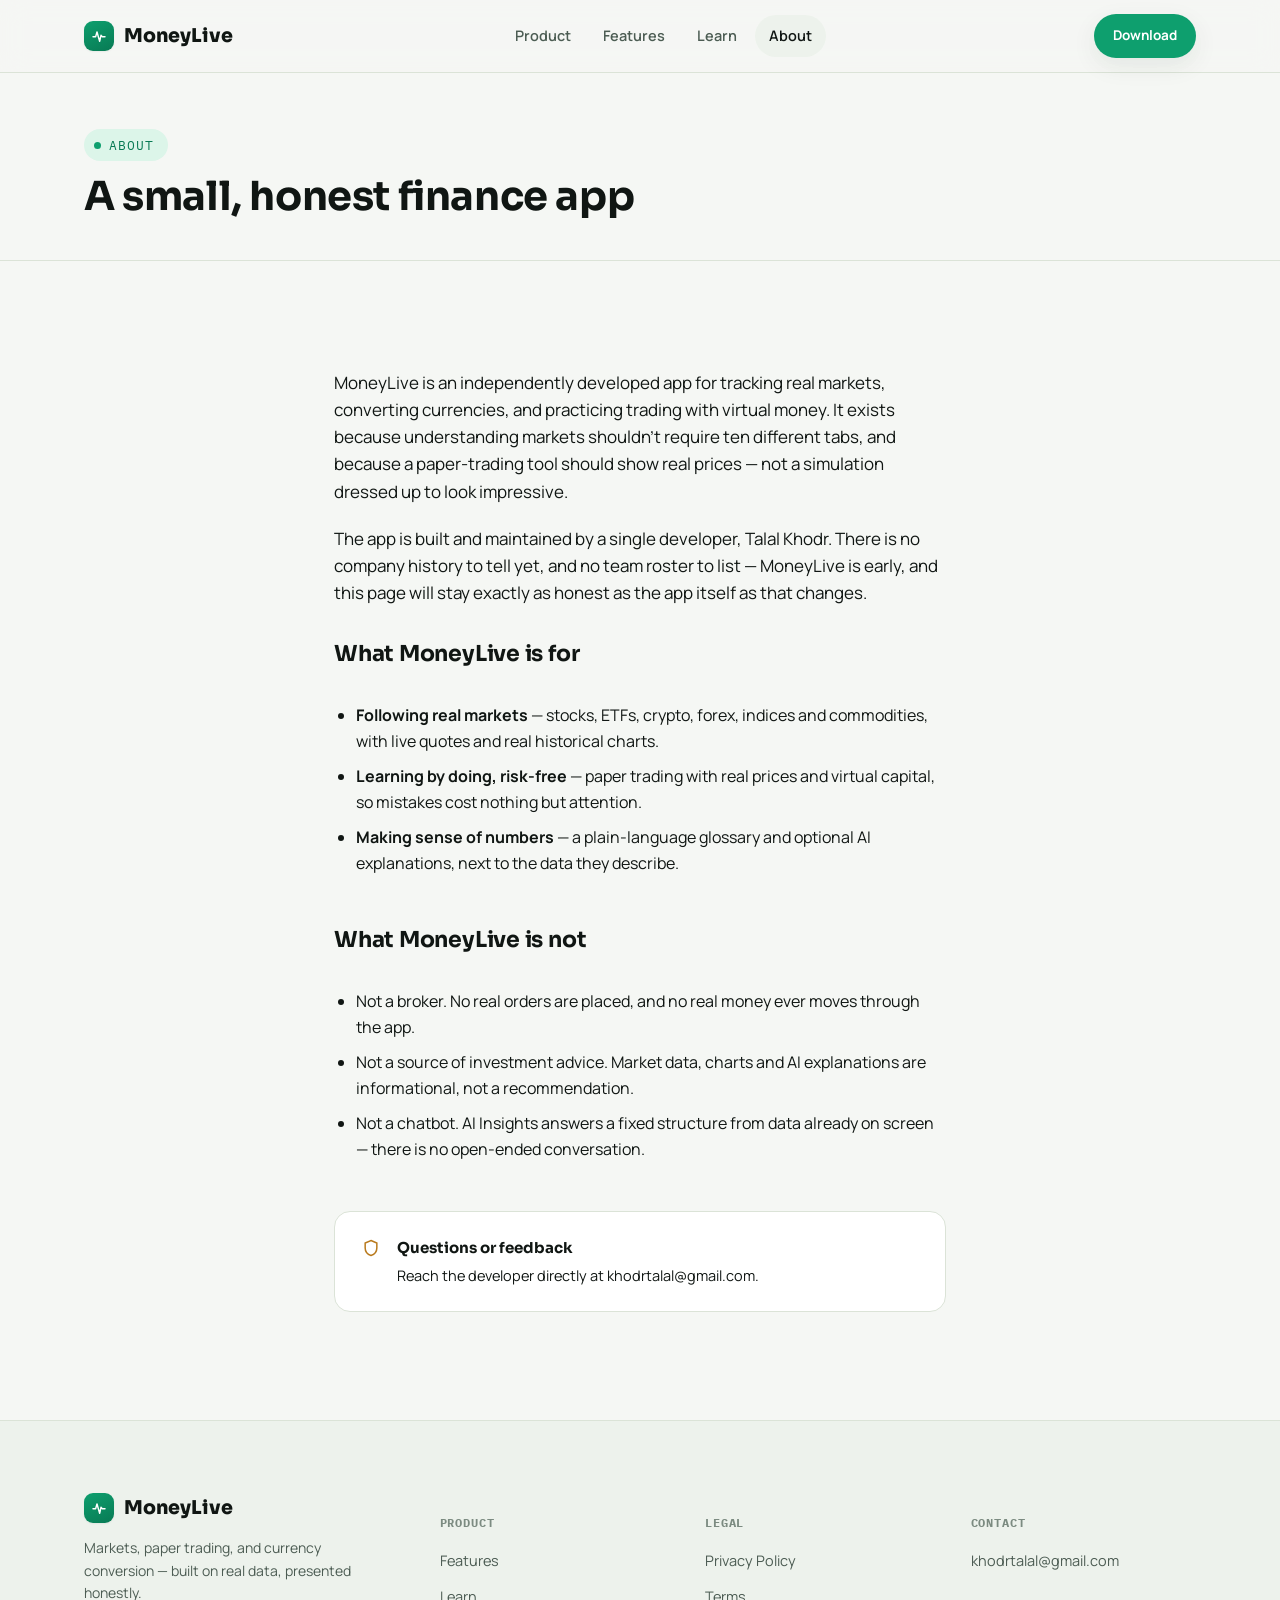
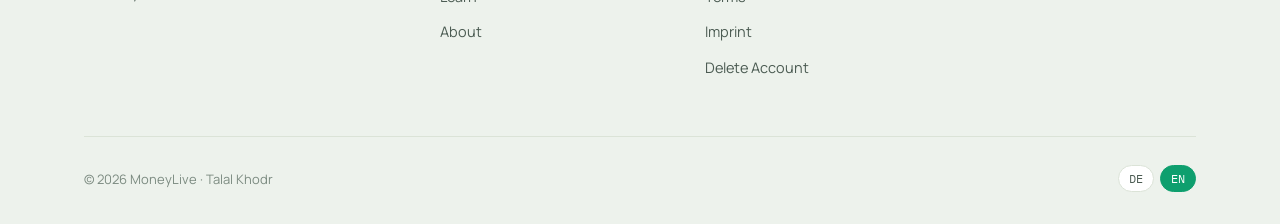
==== about/index.html @ 72aeb373 "Complete MoneyLive product and legal website - Full product landing page (Hero, Markets, Portfolio, " ====
<!DOCTYPE html>
<html lang="en">
<head>
<meta charset="UTF-8">
<meta name="viewport" content="width=device-width, initial-scale=1">
<title>About MoneyLive</title>
<meta name="description" content="What MoneyLive is, what it's for, and what it deliberately isn't.">
<link rel="canonical" href="https://moneylive-legal.pages.dev/about/">
<meta name="theme-color" content="#0e9f6e">
<link rel="icon" type="image/svg+xml" href="data:image/svg+xml,%3Csvg xmlns='http://www.w3.org/2000/svg' viewBox='0 0 32 32'%3E%3Crect width='32' height='32' rx='8' fill='%230e9f6e'/%3E%3Cpath d='M6 18h4l3-9 5 16 3-11 2 4h5' stroke='white' stroke-width='2.4' fill='none' stroke-linecap='round' stroke-linejoin='round'/%3E%3C/svg%3E">
<link rel="stylesheet" href="/assets/css/style.css">
<script>(function(){try{var s=localStorage.getItem('ml-lang');var l=s||(navigator.language||'en').slice(0,2);document.documentElement.lang=(l==='de')?'de':'en';}catch(e){}})();</script>
</head>
<body>
<a class="skip-link" href="#main"><span data-lang="en">Skip to content</span><span data-lang="de">Zum Inhalt springen</span></a>

<nav class="site-nav" aria-label="Main">
  <div class="wrap">
    <a class="brand" href="/">
      <span class="brand-mark"><svg viewBox="0 0 24 24" width="16" height="16" fill="none" stroke="white" stroke-width="2.2" stroke-linecap="round" stroke-linejoin="round"><path d="M3 13h4l2-7 4 14 2-9 2 2h4"/></svg></span>
      MoneyLive
    </a>
    <button class="nav-toggle" aria-label="Toggle menu" aria-expanded="false"><span></span></button>
    <div class="nav-links">
      <a href="/#product"><span data-lang="en">Product</span><span data-lang="de">Produkt</span></a>
      <a href="/features/"><span data-lang="en">Features</span><span data-lang="de">Funktionen</span></a>
      <a href="/#learning"><span data-lang="en">Learn</span><span data-lang="de">Lernen</span></a>
      <a href="/about/" class="active"><span data-lang="en">About</span><span data-lang="de">Über uns</span></a>
    </div>
    <div class="nav-right">
      <a class="btn btn-primary btn-sm" href="/#download"><span data-lang="en">Download</span><span data-lang="de">Herunterladen</span></a>
    </div>
  </div>
</nav>

<main id="main">
  <header class="legal-hero">
    <div class="wrap">
      <div class="eyebrow"><span class="dot"></span><span data-lang="en">About</span><span data-lang="de">Über uns</span></div>
      <h1><span data-lang="en">A small, honest finance app</span><span data-lang="de">Eine kleine, ehrliche Finanz-App</span></h1>
    </div>
  </header>

  <section>
    <div class="wrap" style="max-width:var(--measure);">
      <div class="reveal" style="display:grid;gap:20px;">
        <p style="color:var(--text);font-size:17px;">
          <span data-lang="en">MoneyLive is an independently developed app for tracking real markets, converting currencies, and practicing trading with virtual money. It exists because understanding markets shouldn't require ten different tabs, and because a paper-trading tool should show real prices — not a simulation dressed up to look impressive.</span>
          <span data-lang="de">MoneyLive ist eine unabhängig entwickelte App zum Verfolgen echter Märkte, zum Umrechnen von Währungen und zum Üben von Trading mit virtuellem Geld. Sie existiert, weil das Verständnis von Märkten nicht zehn verschiedene Tabs erfordern sollte — und weil ein Paper-Trading-Tool echte Kurse zeigen sollte, statt einer aufgehübschten Simulation.</span>
        </p>
        <p style="color:var(--text);font-size:17px;">
          <span data-lang="en">The app is built and maintained by a single developer, Talal Khodr. There is no company history to tell yet, and no team roster to list — MoneyLive is early, and this page will stay exactly as honest as the app itself as that changes.</span>
          <span data-lang="de">Die App wird von einem einzelnen Entwickler, Talal Khodr, gebaut und gepflegt. Es gibt noch keine Unternehmensgeschichte zu erzählen und kein Team aufzulisten — MoneyLive steht noch am Anfang, und diese Seite bleibt genauso ehrlich wie die App selbst, sollte sich das ändern.</span>
        </p>

        <h2 style="font-size:22px;margin-top:16px;"><span data-lang="en">What MoneyLive is for</span><span data-lang="de">Wofür MoneyLive gedacht ist</span></h2>
        <ul style="color:var(--text);font-size:16px;padding-left:22px;display:grid;gap:10px;">
          <li><span data-lang="en"><strong>Following real markets</strong> — stocks, ETFs, crypto, forex, indices and commodities, with live quotes and real historical charts.</span><span data-lang="de"><strong>Echte Märkte verfolgen</strong> — Aktien, ETFs, Krypto, Devisen, Indizes und Rohstoffe, mit Live-Kursen und echten historischen Charts.</span></li>
          <li><span data-lang="en"><strong>Learning by doing, risk-free</strong> — paper trading with real prices and virtual capital, so mistakes cost nothing but attention.</span><span data-lang="de"><strong>Lernen durch Tun, ohne Risiko</strong> — Paper Trading mit echten Kursen und virtuellem Kapital, sodass Fehler nichts außer Aufmerksamkeit kosten.</span></li>
          <li><span data-lang="en"><strong>Making sense of numbers</strong> — a plain-language glossary and optional AI explanations, next to the data they describe.</span><span data-lang="de"><strong>Zahlen verständlich machen</strong> — ein einfach erklärtes Glossar und optionale KI-Erklärungen, direkt neben den Daten, die sie beschreiben.</span></li>
        </ul>

        <h2 style="font-size:22px;margin-top:16px;"><span data-lang="en">What MoneyLive is not</span><span data-lang="de">Was MoneyLive nicht ist</span></h2>
        <ul style="color:var(--text);font-size:16px;padding-left:22px;display:grid;gap:10px;">
          <li><span data-lang="en">Not a broker. No real orders are placed, and no real money ever moves through the app.</span><span data-lang="de">Kein Broker. Es werden keine echten Orders platziert, und es fließt niemals echtes Geld durch die App.</span></li>
          <li><span data-lang="en">Not a source of investment advice. Market data, charts and AI explanations are informational, not a recommendation.</span><span data-lang="de">Keine Anlageberatung. Marktdaten, Charts und KI-Erklärungen sind informativ, keine Empfehlung.</span></li>
          <li><span data-lang="en">Not a chatbot. AI Insights answers a fixed structure from data already on screen — there is no open-ended conversation.</span><span data-lang="de">Kein Chatbot. Die KI-Einschätzung beantwortet eine feste Struktur aus bereits angezeigten Daten — es gibt kein offenes Gespräch.</span></li>
        </ul>

        <div class="callout" style="margin-top:12px;">
          <svg viewBox="0 0 24 24" width="20" height="20" fill="none" stroke="currentColor" stroke-width="1.8"><path d="M12 3l7 3v6c0 5-3.4 7.8-7 9-3.6-1.2-7-4-7-9V6l7-3Z"/></svg>
          <p>
            <strong data-lang="en">Questions or feedback</strong><strong data-lang="de">Fragen oder Feedback</strong>
            <span data-lang="en">Reach the developer directly at <a class="inline-link" href="mailto:khodrtalal@gmail.com">khodrtalal@gmail.com</a>.</span>
            <span data-lang="de">Erreiche den Entwickler direkt unter <a class="inline-link" href="mailto:khodrtalal@gmail.com">khodrtalal@gmail.com</a>.</span>
          </p>
        </div>
      </div>
    </div>
  </section>
</main>

<footer class="site-footer">
  <div class="wrap">
    <div class="footer-top">
      <div class="footer-brand">
        <a class="brand" href="/">
          <span class="brand-mark"><svg viewBox="0 0 24 24" width="16" height="16" fill="none" stroke="white" stroke-width="2.2" stroke-linecap="round" stroke-linejoin="round"><path d="M3 13h4l2-7 4 14 2-9 2 2h4"/></svg></span>
          MoneyLive
        </a>
        <p><span data-lang="en">Markets, paper trading, and currency conversion — built on real data, presented honestly.</span><span data-lang="de">Märkte, Paper Trading und Währungsumrechnung — auf echten Daten aufgebaut, ehrlich dargestellt.</span></p>
      </div>
      <div class="footer-col">
        <h5 data-lang="en">Product</h5><h5 data-lang="de">Produkt</h5>
        <ul>
          <li><a href="/features/"><span data-lang="en">Features</span><span data-lang="de">Funktionen</span></a></li>
          <li><a href="/#learning"><span data-lang="en">Learn</span><span data-lang="de">Lernen</span></a></li>
          <li><a href="/about/"><span data-lang="en">About</span><span data-lang="de">Über uns</span></a></li>
        </ul>
      </div>
      <div class="footer-col">
        <h5 data-lang="en">Legal</h5><h5 data-lang="de">Rechtliches</h5>
        <ul>
          <li><a href="/privacy/"><span data-lang="en">Privacy Policy</span><span data-lang="de">Datenschutz</span></a></li>
          <li><a href="/terms/"><span data-lang="en">Terms</span><span data-lang="de">Nutzungsbedingungen</span></a></li>
          <li><a href="/imprint/"><span data-lang="en">Imprint</span><span data-lang="de">Impressum</span></a></li>
          <li><a href="/delete-account/"><span data-lang="en">Delete Account</span><span data-lang="de">Konto löschen</span></a></li>
        </ul>
      </div>
      <div class="footer-col">
        <h5 data-lang="en">Contact</h5><h5 data-lang="de">Kontakt</h5>
        <ul><li><a href="mailto:khodrtalal@gmail.com">khodrtalal@gmail.com</a></li></ul>
      </div>
    </div>
    <div class="footer-bottom">
      <span>© <span data-year>2026</span> MoneyLive · Talal Khodr</span>
      <div class="lang-switch" role="group" aria-label="Language">
        <button type="button" data-lang-btn="de">DE</button>
        <button type="button" data-lang-btn="en">EN</button>
      </div>
    </div>
  </div>
</footer>

<script src="/assets/js/main.js"></script>
<script>
(function(){
  var KEY='ml-lang';
  function apply(l){ document.documentElement.lang=l; document.querySelectorAll('[data-lang-btn]').forEach(function(b){b.classList.toggle('active', b.getAttribute('data-lang-btn')===l);}); try{localStorage.setItem(KEY,l);}catch(e){} }
  document.querySelectorAll('[data-lang-btn]').forEach(function(b){ b.addEventListener('click', function(){ apply(b.getAttribute('data-lang-btn')); }); });
  apply(document.documentElement.lang || 'en');
})();
</script>
</body>
</html>
---- assets/css/style.css ----
/* =========================================================================
   MoneyLive — shared design system
   Design plan:
   Color   — ink/graphite ground with a single "live" emerald signal color
             and a muted amber for premium/secondary emphasis. Neutrals lean
             slightly green-grey rather than pure grey.
   Type    — Sora (display, geometric/confident) + Manrope (body, warm
             geometric) + IBM Plex Mono (figures, tickers, timestamps,
             everything columnar or price-like) for a trading-terminal feel.
   Layout  — sticky translucent nav, alternating text/device-mockup rows,
             generous section rhythm, phone-frame screenshot slots that
             gracefully fall back to a drawn placeholder.
   ========================================================================= */

@import url('https://fonts.googleapis.com/css2?family=Sora:wght@500;600;700;800&family=Manrope:wght@400;500;600;700;800&family=IBM+Plex+Mono:wght@400;500;600&display=swap');

:root {
  --bg: #f5f7f4;
  --surface: #ffffff;
  --surface-2: #edf2ec;
  --surface-3: #e3e9e0;
  --border: #dbe3d7;
  --text: #101613;
  --text-muted: #4c5c53;
  --text-faint: #7c8b81;
  --accent: #0e9f6e;
  --accent-strong: #087a54;
  --accent-soft: #dcf5e9;
  --accent-contrast: #ffffff;
  --amber: #b97a1d;
  --amber-soft: #f7e8d2;
  --danger: #c5432f;
  --up: #0e9f6e;
  --down: #c5432f;
  --shadow-color: 150 30% 10%;
  --shadow-sm: 0 1px 2px hsl(var(--shadow-color) / 0.06);
  --shadow-md: 0 8px 24px hsl(var(--shadow-color) / 0.08);
  --shadow-lg: 0 24px 64px hsl(var(--shadow-color) / 0.14);
  --radius-sm: 10px;
  --radius-md: 16px;
  --radius-lg: 26px;
  --radius-pill: 999px;
  --font-display: 'Sora', system-ui, -apple-system, 'Segoe UI', sans-serif;
  --font-body: 'Manrope', system-ui, -apple-system, 'Segoe UI', sans-serif;
  --font-mono: 'IBM Plex Mono', 'SFMono-Regular', ui-monospace, Menlo, monospace;
  --content-max: 1160px;
  --measure: 66ch;
  --ease: cubic-bezier(0.16, 1, 0.3, 1);
}

@media (prefers-color-scheme: dark) {
  :root:not([data-theme="light"]) {
    --bg: #080c0a;
    --surface: #0e1512;
    --surface-2: #131c17;
    --surface-3: #1a251e;
    --border: #223027;
    --text: #eef4f0;
    --text-muted: #a3b6ac;
    --text-faint: #74897d;
    --accent: #33e6a4;
    --accent-strong: #1fc98d;
    --accent-soft: rgba(51, 230, 164, 0.13);
    --accent-contrast: #06110c;
    --amber: #eab35e;
    --amber-soft: rgba(234, 179, 94, 0.14);
    --danger: #ff7a68;
    --up: #33e6a4;
    --down: #ff7a68;
    --shadow-color: 150 60% 2%;
  }
}

:root[data-theme="dark"] {
  --bg: #080c0a;
  --surface: #0e1512;
  --surface-2: #131c17;
  --surface-3: #1a251e;
  --border: #223027;
  --text: #eef4f0;
  --text-muted: #a3b6ac;
  --text-faint: #74897d;
  --accent: #33e6a4;
  --accent-strong: #1fc98d;
  --accent-soft: rgba(51, 230, 164, 0.13);
  --accent-contrast: #06110c;
  --amber: #eab35e;
  --amber-soft: rgba(234, 179, 94, 0.14);
  --danger: #ff7a68;
  --up: #33e6a4;
  --down: #ff7a68;
  --shadow-color: 150 60% 2%;
}

* { box-sizing: border-box; }
html { scroll-behavior: smooth; }
@media (prefers-reduced-motion: reduce) { html { scroll-behavior: auto; } }

body {
  margin: 0;
  background: var(--bg);
  color: var(--text);
  font-family: var(--font-body);
  font-size: 16px;
  line-height: 1.6;
  -webkit-font-smoothing: antialiased;
  overflow-x: hidden;
}

img { max-width: 100%; display: block; }

::selection { background: var(--accent-soft); color: var(--accent-strong); }

a { color: inherit; text-decoration: none; }

h1, h2, h3, h4 {
  font-family: var(--font-display);
  font-weight: 700;
  line-height: 1.12;
  letter-spacing: -0.01em;
  text-wrap: balance;
  margin: 0;
}

.mono { font-family: var(--font-mono); font-variant-numeric: tabular-nums; }

.wrap {
  max-width: var(--content-max);
  margin: 0 auto;
  padding: 0 24px;
}

.eyebrow {
  display: inline-flex;
  align-items: center;
  gap: 8px;
  font-family: var(--font-mono);
  font-size: 12.5px;
  letter-spacing: 0.08em;
  text-transform: uppercase;
  color: var(--accent-strong);
  background: var(--accent-soft);
  padding: 6px 14px 6px 10px;
  border-radius: var(--radius-pill);
  margin-bottom: 18px;
}
.eyebrow .dot {
  width: 7px; height: 7px; border-radius: 50%;
  background: var(--accent);
  box-shadow: 0 0 0 3px var(--accent-soft);
  animation: pulse-dot 2.2s var(--ease) infinite;
}
@media (prefers-reduced-motion: reduce) { .eyebrow .dot { animation: none; } }
@keyframes pulse-dot {
  0%, 100% { transform: scale(1); opacity: 1; }
  50% { transform: scale(1.35); opacity: 0.65; }
}

p { margin: 0; color: var(--text-muted); }

/* ---------- Buttons ---------- */
.btn {
  display: inline-flex;
  align-items: center;
  justify-content: center;
  gap: 8px;
  font-family: var(--font-body);
  font-weight: 700;
  font-size: 15px;
  padding: 14px 24px;
  border-radius: var(--radius-pill);
  border: 1px solid transparent;
  cursor: pointer;
  transition: transform 0.25s var(--ease), box-shadow 0.25s var(--ease), background 0.25s var(--ease), border-color 0.25s var(--ease);
  white-space: nowrap;
}
.btn-primary { background: var(--accent); color: var(--accent-contrast); box-shadow: var(--shadow-md); }
.btn-primary:hover { transform: translateY(-2px); box-shadow: var(--shadow-lg); background: var(--accent-strong); }
.btn-ghost { background: transparent; color: var(--text); border-color: var(--border); }
.btn-ghost:hover { border-color: var(--accent); color: var(--accent-strong); transform: translateY(-2px); }
.btn-sm { padding: 10px 18px; font-size: 13.5px; }
.btn[disabled], .btn.is-disabled { opacity: 0.55; cursor: not-allowed; pointer-events: none; }
.btn:focus-visible, a:focus-visible, button:focus-visible, input:focus-visible, summary:focus-visible {
  outline: 2px solid var(--accent);
  outline-offset: 3px;
  border-radius: 6px;
}

/* ---------- Nav ---------- */
.site-nav {
  position: sticky; top: 0; z-index: 100;
  backdrop-filter: blur(14px) saturate(1.4);
  -webkit-backdrop-filter: blur(14px) saturate(1.4);
  background: color-mix(in srgb, var(--bg) 78%, transparent);
  border-bottom: 1px solid var(--border);
}
.site-nav .wrap { display: flex; align-items: center; justify-content: space-between; height: 72px; }
.brand { display: flex; align-items: center; gap: 10px; font-family: var(--font-display); font-weight: 800; font-size: 19px; }
.brand-mark {
  width: 30px; height: 30px; border-radius: 9px;
  background: linear-gradient(155deg, var(--accent), var(--accent-strong));
  display: flex; align-items: center; justify-content: center;
  box-shadow: var(--shadow-sm);
}
.brand-mark svg { width: 16px; height: 16px; }
.nav-links { display: flex; align-items: center; gap: 4px; }
.nav-links a {
  padding: 9px 14px; border-radius: var(--radius-pill); font-size: 14.5px; font-weight: 600;
  color: var(--text-muted); transition: color 0.2s, background 0.2s;
}
.nav-links a:hover, .nav-links a.active { color: var(--text); background: var(--surface-2); }
.nav-right { display: flex; align-items: center; gap: 10px; }
.nav-toggle { display: none; }

@media (max-width: 880px) {
  .nav-links { position: fixed; inset: 72px 0 0 0; background: var(--bg); flex-direction: column; align-items: stretch; padding: 12px 20px 28px; gap: 4px; transform: translateY(-8px); opacity: 0; pointer-events: none; transition: opacity 0.25s var(--ease), transform 0.25s var(--ease); overflow-y: auto; }
  .nav-links a { padding: 14px 16px; font-size: 16px; }
  body.nav-open .nav-links { transform: translateY(0); opacity: 1; pointer-events: auto; }
  .nav-toggle { display: flex; width: 40px; height: 40px; align-items: center; justify-content: center; border-radius: 10px; border: 1px solid var(--border); background: var(--surface); }
  .nav-toggle span, .nav-toggle span::before, .nav-toggle span::after { content: ''; display: block; width: 18px; height: 2px; background: var(--text); border-radius: 2px; position: relative; transition: transform 0.25s var(--ease), opacity 0.25s var(--ease); }
  .nav-toggle span::before { position: absolute; top: -6px; }
  .nav-toggle span::after { position: absolute; top: 6px; }
  body.nav-open .nav-toggle span { background: transparent; }
  body.nav-open .nav-toggle span::before { transform: translateY(6px) rotate(45deg); }
  body.nav-open .nav-toggle span::after { transform: translateY(-6px) rotate(-45deg); }
}

/* ---------- Reveal-on-scroll ---------- */
.reveal { opacity: 1; transform: none; }
@media (prefers-reduced-motion: no-preference) {
  .reveal { opacity: 0; transform: translateY(28px); transition: opacity 0.7s var(--ease), transform 0.7s var(--ease); }
  .reveal.in-view { opacity: 1; transform: none; }
  .reveal-scale { transform: translateY(28px) scale(0.96); }
  .reveal-scale.in-view { transform: none; }
}
.reveal[data-delay="1"] { transition-delay: 0.08s; }
.reveal[data-delay="2"] { transition-delay: 0.16s; }
.reveal[data-delay="3"] { transition-delay: 0.24s; }

/* ---------- Sections ---------- */
section { padding: 108px 0; position: relative; }
.section-head { max-width: 620px; margin-bottom: 56px; }
.section-head.center { max-width: 620px; margin-left: auto; margin-right: auto; text-align: center; }
.section-head h2 { font-size: clamp(30px, 4vw, 42px); margin-bottom: 16px; }
.section-head p { font-size: 17px; max-width: var(--measure); }
.section-alt { background: var(--surface-2); border-top: 1px solid var(--border); border-bottom: 1px solid var(--border); }

.product-row {
  display: grid; grid-template-columns: 1fr 1fr; gap: 64px; align-items: center;
}
.product-row.flip .product-copy { order: 2; }
.product-row.flip .product-visual { order: 1; }
@media (max-width: 900px) {
  .product-row, .product-row.flip { grid-template-columns: 1fr; gap: 40px; }
  .product-row.flip .product-copy, .product-row.flip .product-visual { order: 0; }
}
.product-copy .eyebrow { margin-bottom: 16px; }
.product-copy h2 { font-size: clamp(26px, 3.2vw, 34px); margin-bottom: 16px; }
.product-copy p { font-size: 16px; margin-bottom: 14px; }
.product-list { list-style: none; margin: 22px 0 0; padding: 0; display: grid; gap: 12px; }
.product-list li { display: flex; gap: 10px; align-items: flex-start; font-size: 15px; color: var(--text-muted); }
.product-list li svg { flex: none; margin-top: 3px; color: var(--accent); }
.notice-line {
  margin-top: 22px; display: flex; gap: 10px; align-items: flex-start; font-size: 13.5px;
  color: var(--text-faint); background: var(--surface); border: 1px solid var(--border);
  border-radius: var(--radius-sm); padding: 12px 14px;
}
.notice-line svg { flex: none; margin-top: 2px; color: var(--amber); }

/* ---------- Phone / device mockups ---------- */
.phone-frame {
  --pw: 280px;
  width: var(--pw); aspect-ratio: 9 / 19.5; margin: 0 auto;
  background: linear-gradient(160deg, #1c2621, #0b100e);
  border-radius: 46px; padding: 12px; box-shadow: var(--shadow-lg), inset 0 0 0 1px rgba(255,255,255,0.06);
  position: relative;
}
:root[data-theme="light"] .phone-frame, :root:not([data-theme="dark"]) .phone-frame { background: linear-gradient(160deg, #232c27, #0d1310); }
.phone-frame::before {
  content: ''; position: absolute; top: 12px; left: 50%; transform: translateX(-50%);
  width: 84px; height: 20px; background: #05080600; border-radius: 12px;
}
.phone-notch {
  position: absolute; top: 12px; left: 50%; transform: translateX(-50%); z-index: 3;
  width: 90px; height: 22px; background: #05080a; border-radius: 12px;
}
.phone-screen {
  position: relative; width: 100%; height: 100%; border-radius: 34px; overflow: hidden;
  background: var(--surface);
}
.phone-screen img.screenshot-img { width: 100%; height: 100%; object-fit: cover; }
.screenshot-placeholder {
  position: absolute; inset: 0; display: flex; flex-direction: column;
  background: linear-gradient(165deg, var(--surface-2), var(--surface));
  padding: 20px 16px 16px;
}
.screenshot-placeholder .ph-bar { height: 9px; border-radius: 5px; background: var(--surface-3); margin-bottom: 8px; }
.screenshot-placeholder .ph-bar.w60 { width: 60%; }
.screenshot-placeholder .ph-bar.w40 { width: 40%; }
.screenshot-placeholder .ph-block { flex: 1; border-radius: 14px; background: var(--surface-3); margin-top: 10px; position: relative; overflow: hidden; }
.screenshot-placeholder .ph-label {
  position: absolute; left: 12px; bottom: 12px; right: 12px;
  font-family: var(--font-mono); font-size: 10px; color: var(--text-faint);
  letter-spacing: 0.04em; text-transform: uppercase;
}
.screenshot-placeholder svg.ph-glyph { position: absolute; inset: 0; margin: auto; width: 46%; opacity: 0.5; color: var(--accent); }

.device-frame-browser {
  border-radius: var(--radius-lg); border: 1px solid var(--border); overflow: hidden;
  background: var(--surface); box-shadow: var(--shadow-lg);
}
.browser-chrome { display: flex; align-items: center; gap: 6px; padding: 12px 14px; border-bottom: 1px solid var(--border); background: var(--surface-2); }
.browser-chrome span { width: 9px; height: 9px; border-radius: 50%; background: var(--surface-3); }

/* ---------- Hero entrance ---------- */
@media (prefers-reduced-motion: no-preference) {
  [data-hero-in] { opacity: 0; transform: translateY(22px); transition: opacity 0.85s var(--ease), transform 0.85s var(--ease); }
  [data-hero-in].hero-in { opacity: 1; transform: none; }
  .hero-visual[data-hero-in] { transform: translateY(22px) scale(0.97); }
  .hero-visual[data-hero-in].hero-in { transform: none; }
}

/* ---------- Hero ---------- */
.hero { padding: 64px 0 96px; overflow: hidden; }
.hero-grid { display: grid; grid-template-columns: 1.05fr 0.95fr; gap: 40px; align-items: center; }
@media (max-width: 980px) { .hero-grid { grid-template-columns: 1fr; } }
.hero h1 { font-size: clamp(38px, 5.6vw, 66px); letter-spacing: -0.025em; }
.hero h1 em { font-style: normal; color: var(--accent-strong); }
.hero-sub { font-size: 18px; max-width: 46ch; margin: 22px 0 32px; }
.hero-cta { display: flex; gap: 14px; flex-wrap: wrap; }
.hero-meta { margin-top: 34px; display: flex; gap: 26px; flex-wrap: wrap; }
.hero-meta div { font-family: var(--font-mono); }
.hero-meta strong { display: block; font-size: 20px; color: var(--text); }
.hero-meta span { font-size: 12px; color: var(--text-faint); text-transform: uppercase; letter-spacing: 0.06em; }
.hero-visual { position: relative; display: flex; justify-content: center; }
.hero-visual .phone-frame { --pw: 300px; }
.hero-glow {
  position: absolute; width: 460px; height: 460px; border-radius: 50%;
  background: radial-gradient(circle, var(--accent-soft), transparent 70%);
  filter: blur(10px); top: 50%; left: 50%; transform: translate(-50%, -50%); z-index: 0;
}
.float-card {
  position: absolute; background: var(--surface); border: 1px solid var(--border);
  border-radius: var(--radius-md); padding: 12px 14px; box-shadow: var(--shadow-lg);
  display: flex; align-items: center; gap: 10px; z-index: 4;
}
.float-card .fc-icon { width: 30px; height: 30px; border-radius: 9px; background: var(--accent-soft); color: var(--accent-strong); display: flex; align-items: center; justify-content: center; flex: none; }
.float-card .fc-label { font-size: 11px; color: var(--text-faint); text-transform: uppercase; letter-spacing: 0.05em; }
.float-card .fc-value { font-family: var(--font-mono); font-weight: 600; font-size: 14px; }
.float-card.up .fc-value { color: var(--up); }
.float-1 { top: 8%; left: -6%; }
.float-2 { bottom: 12%; right: -8%; }
@media (max-width: 640px) { .float-card { display: none; } }

/* ---------- What-is grid ---------- */
.pillar-grid { display: grid; grid-template-columns: repeat(3, 1fr); gap: 20px; }
@media (max-width: 860px) { .pillar-grid { grid-template-columns: repeat(2, 1fr); } }
@media (max-width: 560px) { .pillar-grid { grid-template-columns: 1fr; } }
.pillar {
  background: var(--surface); border: 1px solid var(--border); border-radius: var(--radius-md);
  padding: 26px 22px; transition: transform 0.3s var(--ease), box-shadow 0.3s var(--ease), border-color 0.3s var(--ease);
}
.pillar:hover { transform: translateY(-4px); box-shadow: var(--shadow-md); border-color: color-mix(in srgb, var(--accent) 35%, var(--border)); }
.pillar .pillar-icon { width: 42px; height: 42px; border-radius: 12px; background: var(--accent-soft); color: var(--accent-strong); display: flex; align-items: center; justify-content: center; margin-bottom: 16px; }
.pillar h3 { font-size: 17px; margin-bottom: 8px; }
.pillar p { font-size: 14.5px; }
.pillar.pillar-lg { grid-column: span 1; }

/* ---------- Showcase gallery ---------- */
.showcase-strip { display: flex; gap: 26px; overflow-x: auto; padding: 14px 4px 30px; scroll-snap-type: x proximity; }
.showcase-strip::-webkit-scrollbar { height: 8px; }
.showcase-strip::-webkit-scrollbar-thumb { background: var(--border); border-radius: 8px; }
.showcase-item { scroll-snap-align: start; flex: none; width: 220px; }
.showcase-item .phone-frame { --pw: 220px; }
.showcase-item .showcase-caption { text-align: center; margin-top: 14px; font-size: 13.5px; font-weight: 600; color: var(--text-muted); }
.showcase-item:nth-child(even) { margin-top: 34px; }

/* ---------- Stat strip ---------- */
.stat-strip { display: grid; grid-template-columns: repeat(4, 1fr); gap: 1px; background: var(--border); border: 1px solid var(--border); border-radius: var(--radius-md); overflow: hidden; }
.stat-cell { background: var(--surface); padding: 26px 20px; text-align: center; }
.stat-cell strong { display: block; font-family: var(--font-mono); font-size: 26px; color: var(--accent-strong); }
.stat-cell span { font-size: 12.5px; color: var(--text-faint); text-transform: uppercase; letter-spacing: 0.05em; }
@media (max-width: 760px) { .stat-strip { grid-template-columns: repeat(2, 1fr); } }

/* ---------- Learning topics ---------- */
.topic-grid { display: grid; grid-template-columns: repeat(4, 1fr); gap: 14px; }
@media (max-width: 900px) { .topic-grid { grid-template-columns: repeat(2, 1fr); } }
.topic-chip {
  border: 1px solid var(--border); border-radius: var(--radius-md); padding: 20px 18px;
  background: var(--surface); display: flex; flex-direction: column; gap: 10px;
}
.topic-chip .topic-index { font-family: var(--font-mono); font-size: 12px; color: var(--text-faint); }
.topic-chip h4 { font-size: 15px; }

/* ---------- Callout / disclaimer banner ---------- */
.callout {
  border: 1px solid var(--border); background: var(--surface); border-radius: var(--radius-md);
  padding: 24px 26px; display: flex; gap: 16px; align-items: flex-start;
}
.callout.amber { border-color: color-mix(in srgb, var(--amber) 40%, var(--border)); background: var(--amber-soft); }
.callout svg { flex: none; color: var(--amber); margin-top: 2px; }
.callout p { color: var(--text); font-size: 14.5px; }
.callout strong { display: block; margin-bottom: 4px; font-family: var(--font-display); font-size: 15px; }

/* ---------- Coming soon badge ---------- */
.badge-soon {
  display: inline-flex; align-items: center; gap: 6px; font-family: var(--font-mono); font-size: 11.5px;
  text-transform: uppercase; letter-spacing: 0.06em; color: var(--amber); background: var(--amber-soft);
  padding: 5px 11px; border-radius: var(--radius-pill); margin-bottom: 14px;
}

/* ---------- Footer ---------- */
footer.site-footer { background: var(--surface-2); border-top: 1px solid var(--border); padding: 72px 0 32px; }
.footer-top { display: grid; grid-template-columns: 1.4fr repeat(3, 1fr); gap: 40px; margin-bottom: 56px; }
@media (max-width: 780px) { .footer-top { grid-template-columns: 1fr 1fr; } }
.footer-brand p { max-width: 34ch; font-size: 14px; margin-top: 14px; }
.footer-col h5 { font-family: var(--font-mono); font-size: 12px; text-transform: uppercase; letter-spacing: 0.07em; color: var(--text-faint); margin-bottom: 16px; }
.footer-col ul { list-style: none; margin: 0; padding: 0; display: grid; gap: 10px; }
.footer-col a { font-size: 14.5px; color: var(--text-muted); transition: color 0.2s; }
.footer-col a:hover { color: var(--accent-strong); }
.footer-bottom { display: flex; justify-content: space-between; align-items: center; flex-wrap: wrap; gap: 14px; padding-top: 28px; border-top: 1px solid var(--border); font-size: 13px; color: var(--text-faint); }
.lang-switch { display: flex; gap: 6px; }
.lang-switch button { font-family: var(--font-mono); font-size: 12px; padding: 5px 10px; border-radius: var(--radius-pill); border: 1px solid var(--border); background: var(--surface); cursor: pointer; color: var(--text-muted); }
.lang-switch button.active { color: var(--accent-contrast); background: var(--accent); border-color: var(--accent); }

/* =========================================================================
   Legal / long-form document pages
   ========================================================================= */
.legal-hero { padding: 56px 0 40px; border-bottom: 1px solid var(--border); }
.legal-hero .eyebrow { margin-bottom: 14px; }
.legal-hero h1 { font-size: clamp(28px, 4vw, 40px); }
.legal-updated { margin-top: 14px; font-family: var(--font-mono); font-size: 13px; color: var(--text-faint); }
.legal-layout { display: grid; grid-template-columns: 240px 1fr; gap: 56px; padding: 56px 0 100px; align-items: start; }
@media (max-width: 900px) { .legal-layout { grid-template-columns: 1fr; } }
.legal-toc { position: sticky; top: 96px; }
.legal-toc h5 { font-family: var(--font-mono); font-size: 11.5px; text-transform: uppercase; letter-spacing: 0.07em; color: var(--text-faint); margin-bottom: 14px; }
.legal-toc ol { list-style: none; margin: 0; padding: 0; display: grid; gap: 4px; counter-reset: toc; }
.legal-toc li { counter-increment: toc; }
.legal-toc a { display: block; padding: 7px 10px; border-radius: 8px; font-size: 13.5px; color: var(--text-muted); }
.legal-toc a::before { content: counter(toc, decimal-leading-zero) '  '; font-family: var(--font-mono); color: var(--text-faint); }
.legal-toc a:hover, .legal-toc a.active { background: var(--surface-2); color: var(--text); }
@media (max-width: 900px) { .legal-toc { position: static; } .legal-toc ol { display: flex; flex-wrap: wrap; gap: 6px; } .legal-toc a { border: 1px solid var(--border); } }

.legal-body { max-width: var(--measure); }
.legal-body section { padding: 0 0 40px; scroll-margin-top: 96px; }
.legal-body section:last-child { padding-bottom: 0; }
.legal-body h2 { font-size: 21px; margin-bottom: 14px; padding-top: 6px; }
.legal-body h3 { font-size: 16.5px; margin: 20px 0 8px; }
.legal-body p { color: var(--text); font-size: 15.5px; margin-bottom: 14px; }
.legal-body ul, .legal-body ol { color: var(--text); font-size: 15.5px; padding-left: 22px; margin: 0 0 14px; display: grid; gap: 8px; }
.legal-body strong { color: var(--text); }
.legal-body a.inline-link { color: var(--accent-strong); text-decoration: underline; text-underline-offset: 2px; }

.status-pill { display: inline-flex; align-items: center; gap: 5px; font-family: var(--font-mono); font-size: 11px; text-transform: uppercase; letter-spacing: 0.05em; padding: 3px 9px; border-radius: var(--radius-pill); vertical-align: middle; margin-left: 4px; }
.status-confirmed { background: var(--accent-soft); color: var(--accent-strong); }
.status-verify { background: var(--amber-soft); color: var(--amber); }
.status-todo { background: color-mix(in srgb, var(--danger) 14%, transparent); color: var(--danger); }

.data-table-wrap { overflow-x: auto; border: 1px solid var(--border); border-radius: var(--radius-md); margin: 0 0 18px; }
table.data-table { width: 100%; border-collapse: collapse; font-size: 13.5px; min-width: 640px; }
table.data-table th, table.data-table td { text-align: left; padding: 11px 14px; border-bottom: 1px solid var(--border); vertical-align: top; }
table.data-table th { font-family: var(--font-mono); font-size: 11px; text-transform: uppercase; letter-spacing: 0.05em; color: var(--text-faint); background: var(--surface-2); }
table.data-table tr:last-child td { border-bottom: none; }

.provider-grid { display: grid; grid-template-columns: repeat(auto-fill, minmax(150px, 1fr)); gap: 10px; margin: 0 0 18px; }
.provider-chip { border: 1px solid var(--border); border-radius: var(--radius-sm); padding: 12px 14px; background: var(--surface); }
.provider-chip strong { display: block; font-size: 13.5px; }
.provider-chip span { font-size: 12px; color: var(--text-faint); }

.imprint-card { border: 1px solid var(--border); border-radius: var(--radius-md); padding: 26px; background: var(--surface); display: grid; gap: 4px; margin-bottom: 24px; }
.imprint-card dt { font-family: var(--font-mono); font-size: 11px; text-transform: uppercase; letter-spacing: 0.05em; color: var(--text-faint); margin-top: 14px; }
.imprint-card dt:first-child { margin-top: 0; }
.imprint-card dd { margin: 2px 0 0; font-size: 15.5px; color: var(--text); }

/* ---------- Delete-account flow ---------- */
.delete-panel { border: 1px solid var(--border); border-radius: var(--radius-lg); background: var(--surface); box-shadow: var(--shadow-md); padding: 34px; margin-bottom: 28px; }
.delete-steps { list-style: none; margin: 0; padding: 0; display: grid; gap: 0; counter-reset: step; }
.delete-steps li { display: grid; grid-template-columns: 30px 1fr; gap: 14px; padding: 14px 0; position: relative; }
.delete-steps li:not(:last-child)::after { content: ''; position: absolute; left: 14px; top: 42px; bottom: -6px; width: 1px; background: var(--border); }
.step-num { counter-increment: step; width: 30px; height: 30px; border-radius: 50%; background: var(--surface-2); border: 1px solid var(--border); display: flex; align-items: center; justify-content: center; font-family: var(--font-mono); font-size: 13px; z-index: 1; }
.delete-steps li.done .step-num { background: var(--accent); color: var(--accent-contrast); border-color: var(--accent); }
.delete-steps h4 { font-size: 15px; margin-bottom: 4px; }
.delete-steps p { font-size: 14px; }

.form-field { display: grid; gap: 6px; margin-bottom: 16px; }
.form-field label { font-size: 13px; font-weight: 700; }
.form-field input {
  font-family: var(--font-body); font-size: 15px; padding: 12px 14px; border-radius: var(--radius-sm);
  border: 1px solid var(--border); background: var(--bg); color: var(--text); width: 100%;
}
.form-field input:focus-visible { outline: 2px solid var(--accent); outline-offset: 1px; }
.form-msg { font-size: 13.5px; border-radius: var(--radius-sm); padding: 12px 14px; margin-top: 6px; display: none; }
.form-msg.show { display: block; }
.form-msg.error { background: color-mix(in srgb, var(--danger) 12%, transparent); color: var(--danger); }
.form-msg.success { background: var(--accent-soft); color: var(--accent-strong); }
.form-msg.pending { background: var(--surface-2); color: var(--text-muted); }

/* ---------- Language toggle ---------- */
html[lang="de"] [data-lang="en"] { display: none !important; }
html[lang="en"] [data-lang="de"] { display: none !important; }
html:not([lang="de"]):not([lang="en"]) [data-lang="de"] { display: none !important; }

/* ---------- What-is spine list ---------- */
.what-is-grid { display: grid; grid-template-columns: 1.05fr 0.95fr; gap: 72px; align-items: start; }
@media (max-width: 900px) { .what-is-grid { grid-template-columns: 1fr; gap: 44px; } }
.what-is-copy p { font-size: 17px; margin-bottom: 16px; }
.spine-list { list-style: none; margin: 0; padding: 0; position: relative; }
.spine-list::before { content: ''; position: absolute; left: 20px; top: 20px; bottom: 20px; width: 1px; background: linear-gradient(var(--accent), var(--border) 85%); opacity: 0.5; }
.spine-item { position: relative; display: grid; grid-template-columns: 40px 1fr; gap: 16px; padding: 18px 0; }
.spine-icon { width: 40px; height: 40px; border-radius: 12px; background: var(--surface); border: 1px solid var(--border); display: flex; align-items: center; justify-content: center; color: var(--accent-strong); z-index: 1; box-shadow: var(--shadow-sm); }
.spine-item h4 { font-size: 15.5px; margin-bottom: 4px; }
.spine-item p { font-size: 14px; }
.spine-item .spine-tag { font-family: var(--font-mono); font-size: 10.5px; text-transform: uppercase; letter-spacing: 0.05em; color: var(--amber); background: var(--amber-soft); padding: 2px 8px; border-radius: var(--radius-pill); margin-left: 8px; }

/* ---------- Download section ---------- */
.download-block { display: flex; flex-wrap: wrap; gap: 16px; align-items: center; }
.store-badge {
  display: inline-flex; align-items: center; gap: 10px; padding: 12px 20px; border-radius: 12px;
  border: 1px solid var(--border); background: var(--surface); color: var(--text-faint);
}
.store-badge svg { color: var(--text-faint); }
.store-badge .sb-text { display: flex; flex-direction: column; line-height: 1.2; }
.store-badge .sb-text small { font-size: 10.5px; text-transform: uppercase; letter-spacing: 0.05em; }
.store-badge .sb-text strong { font-size: 15px; font-family: var(--font-display); color: var(--text-faint); }

/* ---------- utility ---------- */
.mt-0 { margin-top: 0; }
.center { text-align: center; }
.visually-hidden { position: absolute; width: 1px; height: 1px; overflow: hidden; clip: rect(0 0 0 0); white-space: nowrap; }
.skip-link { position: absolute; left: 12px; top: -60px; background: var(--accent); color: var(--accent-contrast); padding: 10px 16px; border-radius: 8px; z-index: 200; transition: top 0.2s; font-weight: 700; }
.skip-link:focus { top: 12px; }
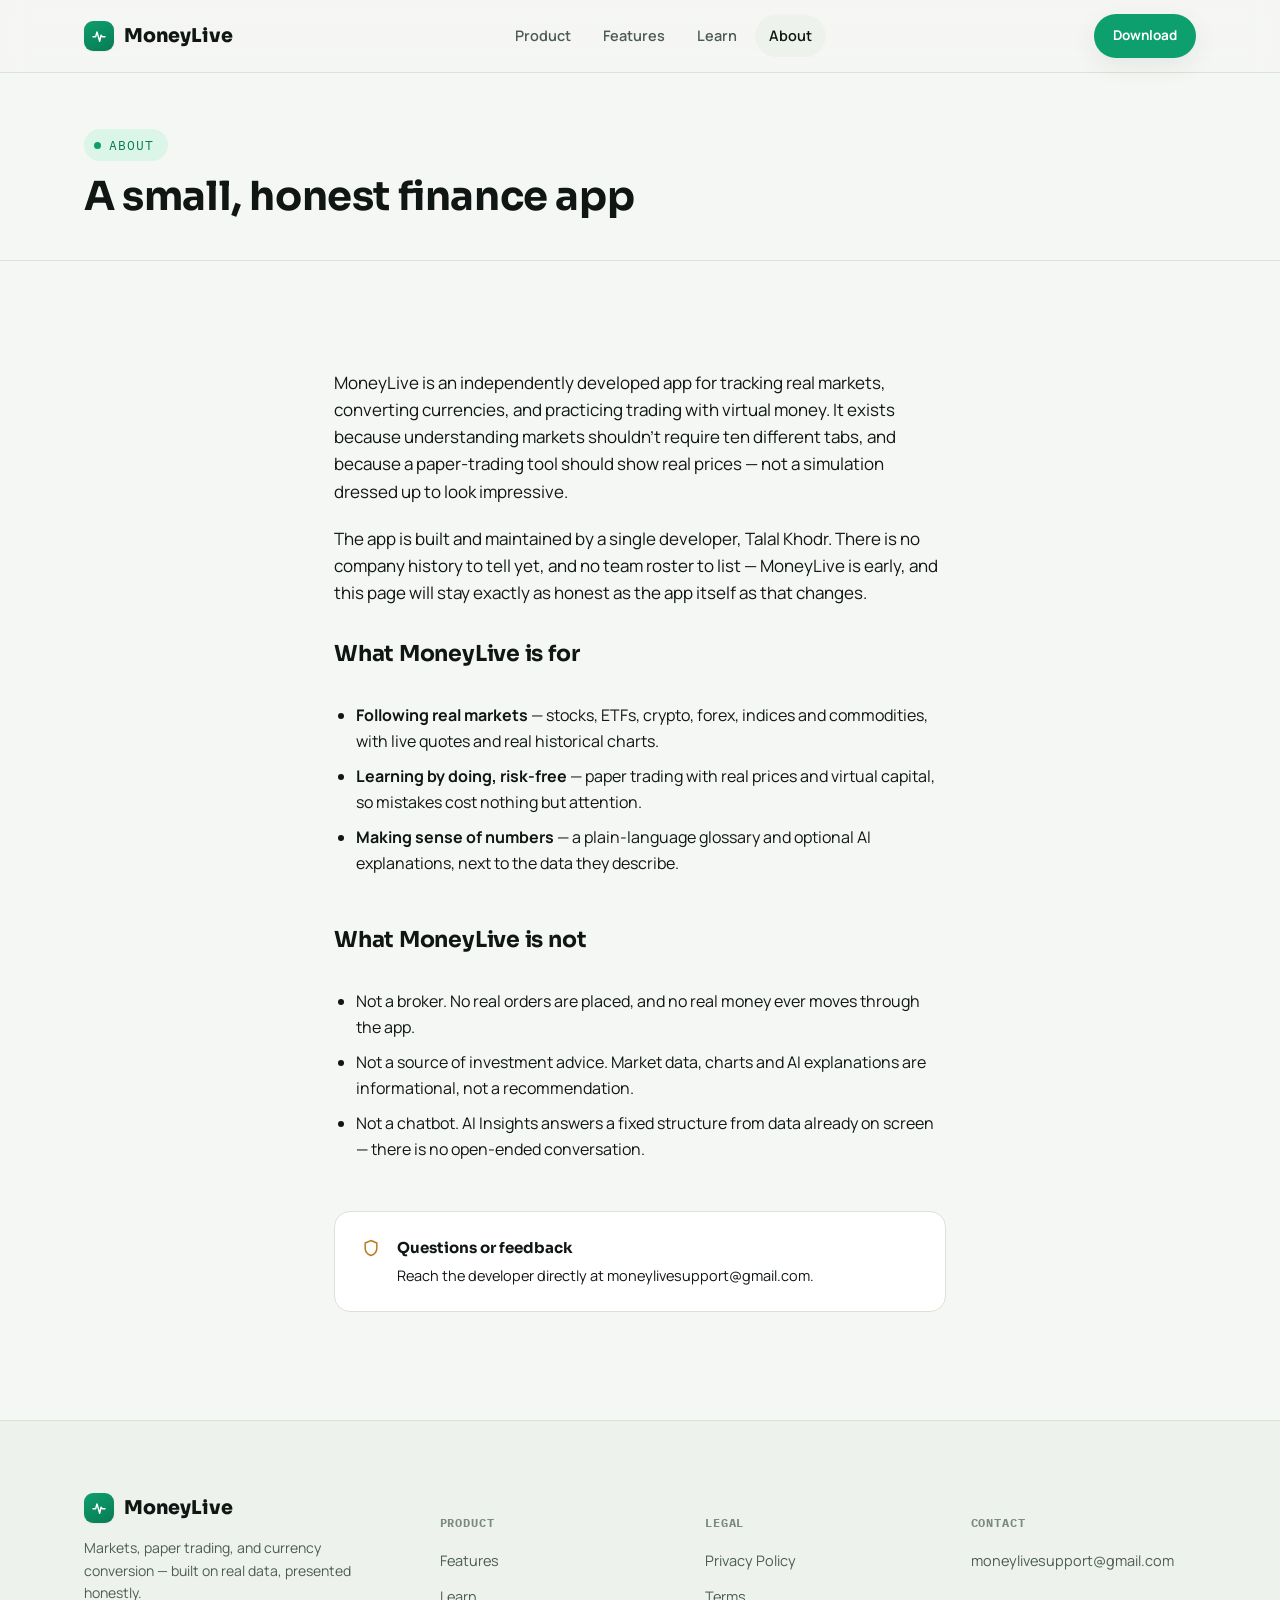
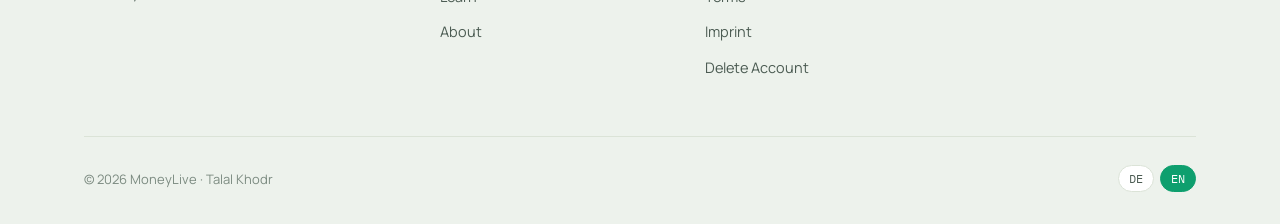
==== commit 4d9c6259: "Update support/contact email to moneylivesupport@gmail.com Replaces the old personal khodrtalal@gmai" ====
--- a/about/index.html
+++ b/about/index.html
@@ -71,8 +71,8 @@
           <svg viewBox="0 0 24 24" width="20" height="20" fill="none" stroke="currentColor" stroke-width="1.8"><path d="M12 3l7 3v6c0 5-3.4 7.8-7 9-3.6-1.2-7-4-7-9V6l7-3Z"/></svg>
           <p>
             <strong data-lang="en">Questions or feedback</strong><strong data-lang="de">Fragen oder Feedback</strong>
-            <span data-lang="en">Reach the developer directly at <a class="inline-link" href="mailto:khodrtalal@gmail.com">khodrtalal@gmail.com</a>.</span>
-            <span data-lang="de">Erreiche den Entwickler direkt unter <a class="inline-link" href="mailto:khodrtalal@gmail.com">khodrtalal@gmail.com</a>.</span>
+            <span data-lang="en">Reach the developer directly at <a class="inline-link" href="mailto:moneylivesupport@gmail.com">moneylivesupport@gmail.com</a>.</span>
+            <span data-lang="de">Erreiche den Entwickler direkt unter <a class="inline-link" href="mailto:moneylivesupport@gmail.com">moneylivesupport@gmail.com</a>.</span>
           </p>
         </div>
       </div>
@@ -109,7 +109,7 @@
       </div>
       <div class="footer-col">
         <h5 data-lang="en">Contact</h5><h5 data-lang="de">Kontakt</h5>
-        <ul><li><a href="mailto:khodrtalal@gmail.com">khodrtalal@gmail.com</a></li></ul>
+        <ul><li><a href="mailto:moneylivesupport@gmail.com">moneylivesupport@gmail.com</a></li></ul>
       </div>
     </div>
     <div class="footer-bottom">
